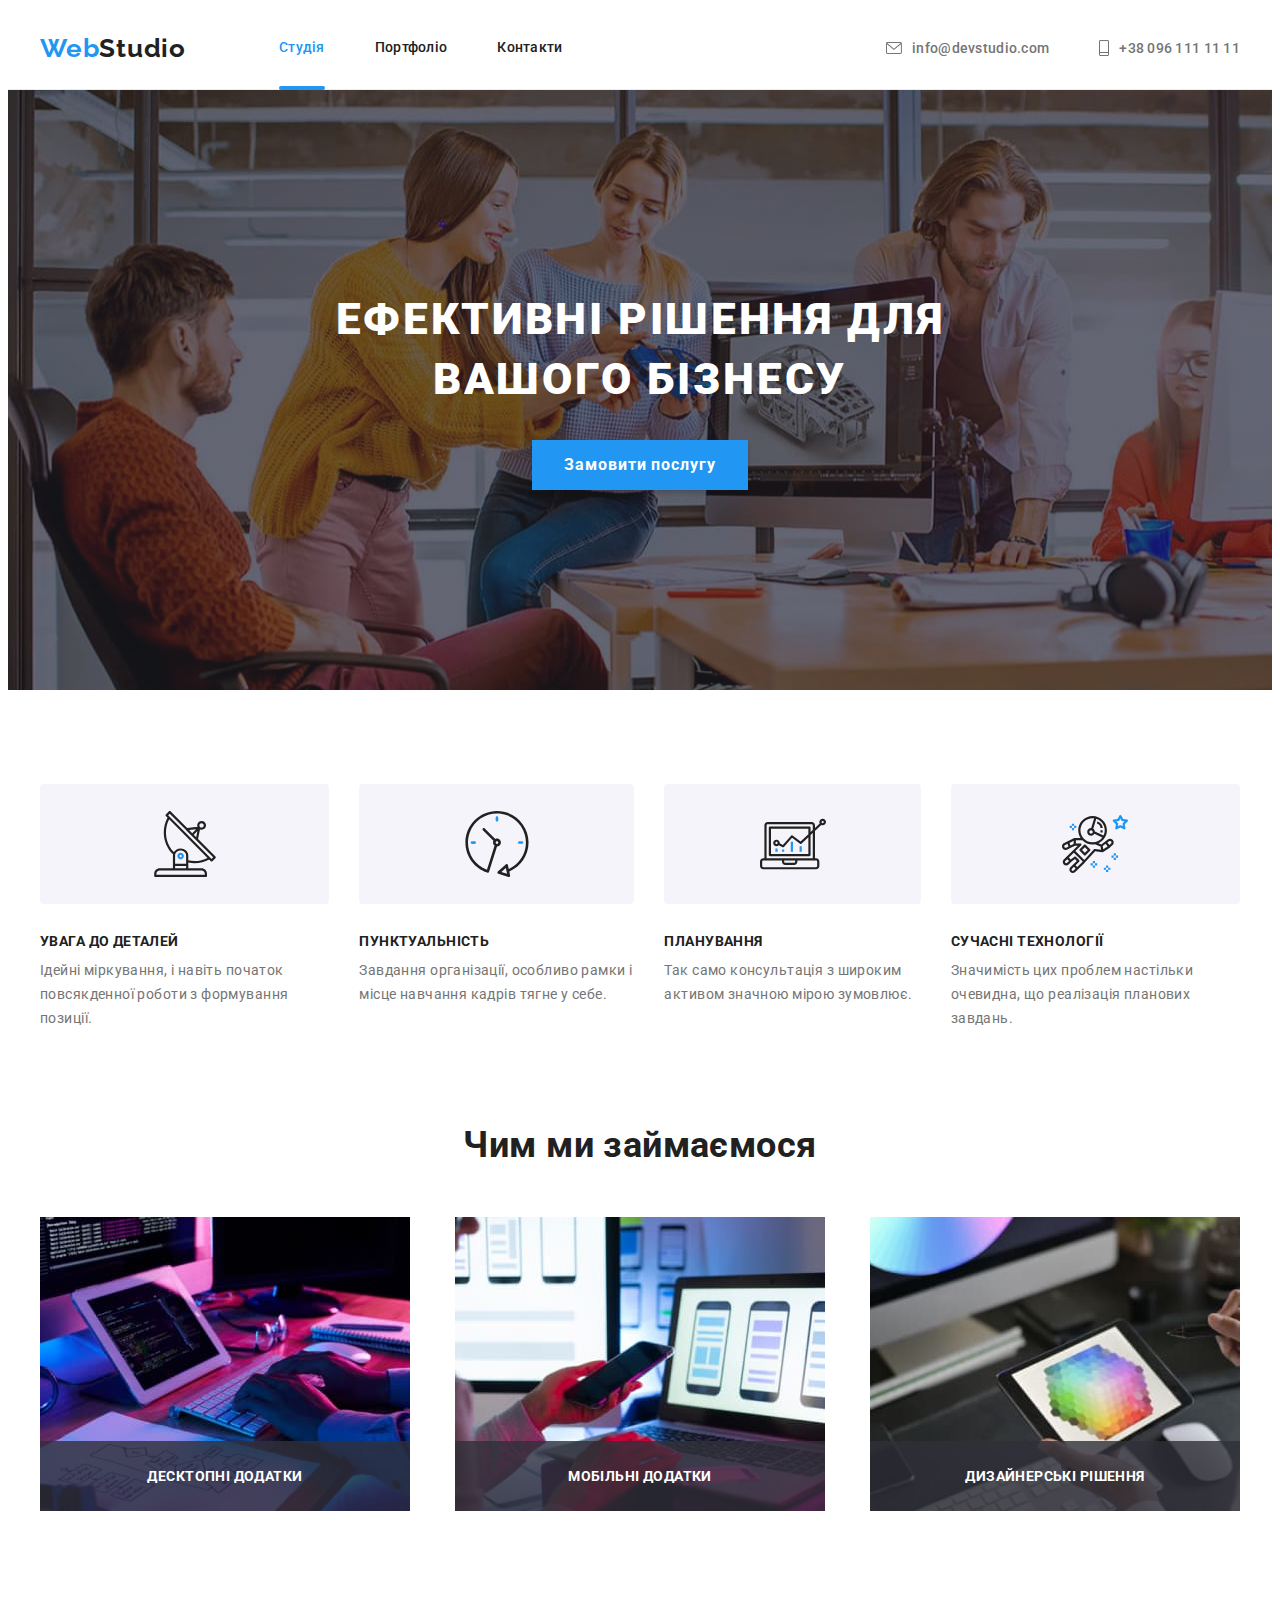
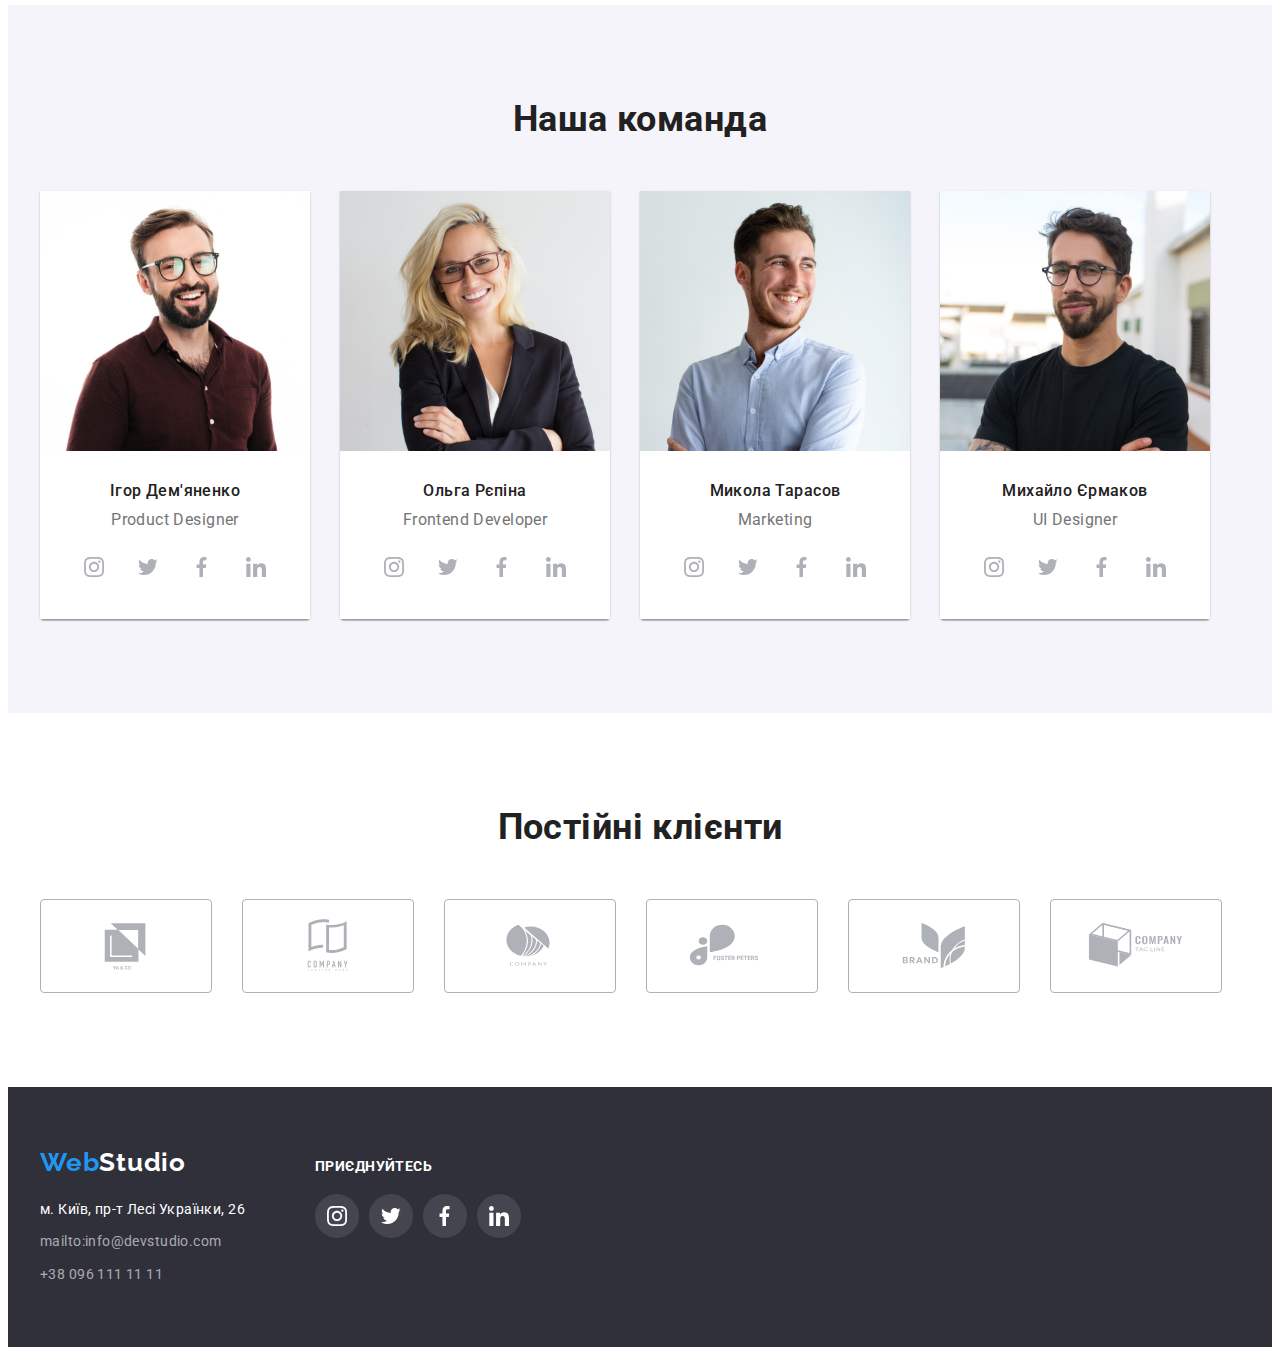
==== index.html @ 325e6e43 "6 work" ====
<!DOCTYPE html>
<html lang="uk">

<head>
    <meta charset="UTF-8">
    <meta http-equiv="X-UA-Compatible" content="IE=edge">
    <meta name="viewport" content="width=device-width, initial-scale=1.0">
    <link rel="preconnect" href="https://fonts.googleapis.com">
    <link rel="preconnect" href="https://fonts.gstatic.com" crossorigin>
    <link
        href="https://fonts.googleapis.com/css2?family=Raleway:wght@700&family=Roboto:wght@400;500;700;900&display=swap"
        rel="stylesheet">
    <link rel="stylesheet" href="https://cdnjs.cloudflare.com/ajax/libs/modern-normalize/1.1.0/modern-normalize.min.css"
        integrity="sha512-wpPYUAdjBVSE4KJnH1VR1HeZfpl1ub8YT/NKx4PuQ5NmX2tKuGu6U/JRp5y+Y8XG2tV+wKQpNHVUX03MfMFn9Q=="
        crossorigin="anonymous" referrerpolicy="no-referrer" />
    <link rel="stylesheet" href="./css/styles.css">
    <title>Студія</title>
</head>

<body>

    <header class="header">
        <div class="container header-container">
            <nav class="navigation">
                <a class="logo link" href=""><span class="logo-part">Web</span>Studio</a>
                <ul class="nav-list list">
                    <li class="nav-list-item element-studio">
                        <a href="./index.html" class="nav-list link current">Студія</a>
                    </li>
                    <li class="nav-list-item">
                        <a href="./portfolio.html" class="nav-list link">Портфоліо</a>
                    </li>
                    <li class="nav-list-item">
                        <a href="" class="nav-list link">Контакти</a>
                    </li>
                </ul>
            </nav>
            <ul class="contact list">
                <li class="contactlist"> <a href="mailto:info@devstudio.com" class="contact-list mail link">
                        <svg class="contact-list-icon" width="16" height="12">
                            <use href="./images/sprite.svg#icon-mail">
                            </use>
                        </svg>
                        info@devstudio.com</a>
                </li>
                <li class="contactlist"><a href="tel:+380961111111" class="contact-list tel link">
                        <svg class="contact-list-icon" width="10" height="16">
                            <use href="./images/sprite.svg#icon-tel">
                            </use>
                        </svg>
                        +38 096 111 11 11</a>
                </li>
            </ul>
        </div>
    </header>
    <main>
        <!--Герой-->
        <section class="hero">
            <div class="container">

                <h1 class="hero-title">ЕФЕКТИВНІ РІШЕННЯ ДЛЯ <br> ВАШОГО БІЗНЕСУ</h1>


                <button class="hero-btn" type="button" data-modal-open>Замовити послугу</button>

            </div>
        </section>
        <!--Особливості-->
        <section class="features section">
            <div class="container">
                <h2 class="visually-hidden">Секція про види робіт</h2>
                <ul class="features-list list">
                    <li class="features-list-item">
                        <div class="features-icon">
                            <svg class="icon-antenna">
                                <use href="./images/sprite.svg#icon-antenna">
                                </use>
                            </svg>
                        </div>
                        <h3 class="title-list">УВАГА ДО ДЕТАЛЕЙ</h3>
                        <p class="description">
                            Ідейні міркування, і навіть початок повсякденної роботи з формування позиції.
                        </p>
                    </li>
                    <li class="features-list-item">
                        <div class="features-icon">
                            <svg class="icon-antenna">
                                <use href="./images/sprite.svg#icon-clock">
                                </use>
                            </svg>
                        </div>
                        <h3 class="title-list">ПУНКТУАЛЬНІСТЬ</h3>
                        <p class="description">
                            Завдання організації, особливо рамки і місце навчання кадрів тягне у себе.
                        </p>
                    </li>
                    <li class="features-list-item">
                        <div class="features-icon">
                            <svg class="icon-antenna">
                                <use href="./images/sprite.svg#icon-diagram">
                                </use>
                            </svg>
                        </div>
                        <h3 class="title-list">ПЛАНУВАННЯ</h3>
                        <p class="description">
                            Так само консультація з широким активом значною мірою зумовлює.
                        </p>
                    </li>
                    <li class="features-list-item">
                        <div class="features-icon">
                            <svg class="icon-antenna">
                                <use href="./images/sprite.svg#icon-astronaut">
                                </use>
                            </svg>
                        </div>
                        <h3 class="title-list">СУЧАСНІ ТЕХНОЛОГІЇ</h3>
                        <p class="description">
                            Значимість цих проблем настільки очевидна, що реалізація планових завдань.
                        </p>
                    </li>

                </ul>
            </div>
        </section>
        <!--SECTION WORK-->
        <section class="section-work">
            <div class="container">
                <h2 class="section-title">Чим ми займаємося</h2>
                <ul class="work-list list">
                    <li class="work-item"><img src="./images/box1.jpg" alt="малюнок з клавіатурою" width="370"
                            height="294">
                        <div class="desc-overlay">ДЕСКТОПНІ ДОДАТКИ</div>
                    </li>
                    <li class="work-item"><img src="./images/box2.jpg" alt="малюнок з телефоном" width="370"
                            height="294">
                        <div class="desc-overlay">МОБІЛЬНІ ДОДАТКИ</div>
                    </li>
                    <li class="work-item"><img src="./images/box3.jpg" alt="малюнок з планшетом" width="370"
                            height="294">
                        <div class="desc-overlay">ДИЗАЙНЕРСЬКІ РІШЕННЯ</div>
                    </li>
                </ul>
            </div>
        </section>
        <!--SECTION TEAM-->
        <section class="section-team section">
            <div class="container">
                <h2 class="section-title">Наша команда</h2>
                <ul class="list team-list">
                    <li class="team"><img src="./images/man-in-brown.jpg" alt="чоловік в кор футболці" width="270">
                        <div class="content-team-wrapper">
                            <h3 class="title-card">Ігор Дем'яненко</h3>
                            <p class="desc-card" lang="en"> Product Designer</p>
                            <ul class="team-icon">
                                <li class="team-icon-propertis list"><a href="http://instagram.com" class="icon">
                                        <svg class="team-list-icon" width="20" height="20">
                                            <use href="./images/sprite.svg#icon-instagram">
                                            </use>
                                        </svg>
                                    </a>

                                </li>
                                <li class="team-icon-propertis list"><a href="http://twitter.com" class="icon">
                                        <svg class="team-list-icon" width="20" height="20">
                                            <use href="./images/sprite.svg#icon-Vector">
                                            </use>
                                        </svg>
                                    </a>

                                </li>
                                <li class="team-icon-propertis list"><a href="http://ifacebook.com" class="icon">
                                        <svg class="team-list-icon" width="20" height="20">
                                            <use href="./images/sprite.svg#icon-f">
                                            </use>
                                        </svg>
                                    </a>

                                </li>
                                <li class="team-icon-propertis list"><a href="http://in.com" class="icon">
                                        <svg class="team-list-icon" width="20" height="20">
                                            <use href="./images/sprite.svg#icon-in">
                                            </use>
                                        </svg>
                                    </a>

                                </li>
                            </ul>
                        </div>
                    </li>
                    <li class="team"><img src="./images/woman-in-glasses.jpg" alt="жінка в окулярах" width="270">
                        <div class="content-team-wrapper">
                            <h3 class="title-card">Ольга Рєпіна</h3>
                            <p class="desc-card" lang="en">Frontend Developer</p>
                            <ul class="team-icon">
                                <li class="team-icon-propertis list"><a href="http://instagram.com" class="icon">
                                        <svg class="team-list-icon" width="20" height="20">
                                            <use href="./images/sprite.svg#icon-instagram">
                                            </use>
                                        </svg>
                                    </a>

                                </li>
                                <li class="team-icon-propertis list"><a href="http://twitter.com" class="icon">
                                        <svg class="team-list-icon" width="20" height="20">
                                            <use href="./images/sprite.svg#icon-Vector">
                                            </use>
                                        </svg>
                                    </a>

                                </li>
                                <li class="team-icon-propertis list"><a href="http://facebook.com" class="icon">
                                        <svg class="team-list-icon" width="20" height="20">
                                            <use href="./images/sprite.svg#icon-f">
                                            </use>
                                        </svg>
                                    </a>

                                </li>
                                <li class="team-icon-propertis list"><a href="http://in.com" class="icon">
                                        <svg class="team-list-icon" width="20" height="20">
                                            <use href="./images/sprite.svg#icon-in">
                                            </use>
                                        </svg>
                                    </a>

                                </li>
                            </ul>
                        </div>
                    </li>
                    <li class="team"><img src="./images/man-in-a-shirt.jpg" alt="чоловік в рубашці" width="270">
                        <div class="content-team-wrapper">
                            <h3 class="title-card">Микола Тарасов</h3>
                            <p class="desc-card" lang="en">Marketing</p>
                            <ul class="team-icon">
                                <li class="team-icon-propertis list"><a href="http://instagram.com" class="icon">
                                        <svg class="team-list-icon" width="20" height="20">
                                            <use href="./images/sprite.svg#icon-instagram">
                                            </use>
                                        </svg>
                                    </a>

                                </li>
                                <li class="team-icon-propertis list"><a href="http://twitter.com" class="icon">
                                        <svg class="team-list-icon" width="20" height="20">
                                            <use href="./images/sprite.svg#icon-Vector">
                                            </use>
                                        </svg>
                                    </a>

                                </li>
                                <li class="team-icon-propertis list"><a href="http://facebook.com" class="icon">
                                        <svg class="team-list-icon" width="20" height="20">
                                            <use href="./images/sprite.svg#icon-f">
                                            </use>
                                        </svg>
                                    </a>

                                </li>
                                <li class="team-icon-propertis list"><a href="http://in.com" class="icon">
                                        <svg class="team-list-icon" width="20" height="20">
                                            <use href="./images/sprite.svg#icon-in">
                                            </use>
                                        </svg>
                                    </a>

                                </li>
                            </ul>
                        </div>
                    </li>
                    <li class="team"><img src="./images/man-in-black.jpg" alt="чоловік в чорній футболці" width="270">
                        <div class="content-team-wrapper">
                            <h3 class="title-card">Михайло Єрмаков</h3>
                            <p class="desc-card" lang="en">UI Designer</p>
                            <ul class="team-icon">
                                <li class="team-icon-propertis list"><a href="http://instagram.com" class="icon">
                                        <svg class="team-list-icon" width="20" height="20">
                                            <use href="./images/sprite.svg#icon-instagram">
                                            </use>
                                        </svg>
                                    </a>

                                </li>
                                <li class="team-icon-propertis list"><a href="http://twitter.com" class="icon">
                                        <svg class="team-list-icon" width="20" height="20">
                                            <use href="./images/sprite.svg#icon-Vector">
                                            </use>
                                        </svg>
                                    </a>

                                </li>
                                <li class="team-icon-propertis list"><a href="http://facebook.com" class="icon">
                                        <svg class="team-list-icon" width="20" height="20">
                                            <use href="./images/sprite.svg#icon-f">
                                            </use>
                                        </svg>
                                    </a>

                                </li>
                                <li class="team-icon-propertis list"><a href="http://in.com" class="icon">
                                        <svg class="team-list-icon" width="20" height="20">
                                            <use href="./images/sprite.svg#icon-in">
                                            </use>
                                        </svg>
                                    </a>

                                </li>
                            </ul>
                        </div>
                    </li>
                </ul>
            </div>
        </section>
        <!--SECTION KLIENTS-->
        <section class="section">
            <div class="container">
                <h2 class="title-klients">Постійні клієнти</h2>
                <ul class="klient-list list ">
                    <li class="klient-list-item">
                        <a class="klient-list-link" href="">
                            <svg class="klient-list-icon" width="106px" height="60px">
                                <use href="./images/sprite.svg#icon-logo1">
                                </use>
                            </svg>
                        </a>

                    </li>
                    <li class="klient-list-item">
                        <a class="klient-list-link " href="">
                            <svg class="klient-list-icon" width="106px" height="60px">
                                <use href="./images/sprite.svg#icon-Logo2">
                                </use>
                            </svg>
                        </a>
                    </li>
                    <li class="klient-list-item">
                        <a class="klient-list-link" href="">
                            <svg class="klient-list-icon" width="106px" height="60px">
                                <use href="./images/sprite.svg#icon-Logo3">
                                </use>
                            </svg>
                        </a>

                    </li>
                    <li class="klient-list-item">
                        <a class="klient-list-link" href="">
                            <svg class="klient-list-icon" width="106px" height="60px">
                                <use href="./images/sprite.svg#icon-Logo4">
                                </use>
                            </svg>
                        </a>

                    </li>
                    <li class="klient-list-item">
                        <a class="klient-list-link" href="">
                            <svg class="klient-list-icon" width="106px" height="60px">
                                <use href="./images/sprite.svg#icon-Logo5">
                                </use>
                            </svg>
                        </a>

                    </li>
                    <li class="klient-list-item">
                        <a class="klient-list-link" href="">
                            <svg class="klient-list-icon" width="106px" height="60px">
                                <use href="./images/sprite.svg#icon-Logo6">
                                </use>
                            </svg>
                        </a>

                    </li>
                </ul>

            </div>
        </section>

    </main>
    <footer class="footer">
        <!--Секція контакти-->
        <div class="container">

            <div class="footer-container">
                <div>
                    <a class="footer-logo link" href="./index.html"><span class="logo-part">Web</span>Studio</a>

                    <address class="adress">
                        <ul class="adress-list list">
                            <li class="adress-list-item"> <a href="https://goo.gl/maps/hzJKrvGwyvVixg5J7"
                                    class="adress-title link" target="_blank"> м. Київ,
                                    пр-т Лесі Українки, 26
                                </a> </li>
                            <li class="adress-list-item"> <a href="mailto:info@devstudio.com"
                                    class="adress-contakt link">mailto:info@devstudio.com</a></li>
                            <li class="adress-list-item"> <a href="tel:+380961111111" class="adress-contakt link">+38
                                    096 111 11
                                    11</a> </li>
                        </ul>
                    </address>
                </div>
                <div class="social">
                    <p class="social-title">ПРИЄДНУЙТЕСЬ</p>
                    <ul class="footer-social-list list">
                        <li class="footer-social-list-item"><a href="http://instagram.com" class="social-link">
                                <svg class="social-list-icon" width="20" height="20">
                                    <use href="./images/sprite.svg#icon-instagram">
                                    </use>
                                </svg>
                            </a>

                        </li>
                        <li class="footer-social-list-item"><a href="http://twitter.com" class="social-link">
                                <svg class="social-list-icon" width="20" height="20">
                                    <use href="./images/sprite.svg#icon-Vector">
                                    </use>
                                </svg>
                            </a>

                        </li>
                        <li class="footer-social-list-item"><a href="http://ifacebook.com" class="social-link">
                                <svg class="social-list-icon" width="20" height="20">
                                    <use href="./images/sprite.svg#icon-f">
                                    </use>
                                </svg>
                            </a>

                        </li>
                        <li class="footer-social-list-item"><a href="http://in.com" class="social-link">
                                <svg class="social-list-icon" width="20" height="20">
                                    <use href="./images/sprite.svg#icon-in">
                                    </use>
                                </svg>
                            </a>

                        </li>
                    </ul>
                </div>

            </div>
        </div>
    </footer>
    <div class="backdrop is-hidden" data-modal>
        <div class="modal">
            <button type="button" class="modal-close-btn" data-modal-close>
                <svg class="modal-close-icon" width="11" height="11">
                    <use href="./images/sprite.svg#icon-close"></use>
                </svg>
            </button>
            <form class="form" autocomplete="off">
                <h1 class="form-title">Залиште свої дані, ми вам передзвонимо</h1>
                <div class="form-field">
                    <label class="form-name" for="name">Імя</label>
                    <input class="contact-form" type="text" name="name" id="name" placeholder="" autofocus />
                    <svg class="contact-form-img" width="18" height="18">
                        <use href="./images/sprite.svg#icon-form-name">
                        </use>
                    </svg>
                </div>
                <div class="form-field">
                   <label class="form-name"  for="tel">Телефон</label>
                   <input class="contact-form" type="tel" name="tel" id="tel" placeholder="" />
                   <svg class="contact-form-img" width="18" height="18">
                <use href="./images/sprite.svg#icon-form-tel">
                </use>
                   </svg>
             </div>
                <div class="form-field">
                    <label class="form-name" for="mail">Пошта</label>
                    <input class="contact-form" type="mail" name="mail" id="mail" autocomplete="on" />
                    <svg class="contact-form-img" width="18" height="18">
                    <use href="./images/sprite.svg#icon-form-mail">
                    </use>
                </svg>
            </div>
                <div class="form-field">
                    <label class="form-name" for="comment"> Коментар</label>
                    <textarea class="comment" type="comment" name="comment" id="comment" cols="30" rows="6" placeholder="Введіть текст"></textarea>
                </div>
                <div class="form-ckeckbox">
                    <label class="form-name" for="policy"> Погоджуюся з розсилкою та приймаю <a href="" class="form-policy">Умови
                            договору</a></label>
                    <input type="checkbox" name="policy" id="policy" />
                </div>
                <button class="form-button" type="submit">Відправити</button>
                </form>

        </div>
    </div>
    <script src="./js/modal.js"></script>
</body>

</html>
---- css/styles.css ----
:root {
     --primary-color: #212121;
     --title-text-color: #757575;
     --accent-color: #2196F3;
     --primary-white-color: #FFFFFF;
     --background-dark: #2f303a;
     --background-light: #f5f4fa;
     --primary-font-family: 'Roboto', sans-serif;
     --secondary-font-family: 'Raleway', sans-serif;
 }

 body {
     font-family: var(--primary-font-family);
     color: var(--primary-color);
     font-size: 14px;
     letter-spacing: 0.03em;
     background-color: var(--primary-white-color);
 }

 h1,
 h2,
 h3,
 h4,
 h5,
 h6,
 p {
     margin-top: 0;
     margin-bottom: 0;
 }

 ul,
 ol {
     margin-top: 0;
     margin-bottom: 0;
     padding-left: 0;
 }

 img {
     display: block;
 }

 .link {
     text-decoration: none;
 }

 .list {
     list-style: none;
 }

 .container {
     width: 1200px;
     padding-left: 15px;
     padding-right: 15px;
     margin-left: auto;
     margin-right: auto;
 }

 /*=========START COMPONRNTS=======*/

 /*=========END COMPONENTS========*/
 /*============HEADER=============*/



 /*Logo*/
 .header {
     padding-top: 25px;
     padding-bottom: 25px;
     border-bottom: 1px solid #ececec
 }

 .logo {
     font-family: var(--secondary-font-family);
     font-style: normal;
     font-weight: 700;
     font-size: 26px;
     line-height: 1.19;
     letter-spacing: 0.03em;
     color: var(--primary-color);
     margin-right: 93px;
 }

 .logo-part {
     font-family: var(--secondary-font-family);
     font-style: normal;
     font-weight: 700;
     font-size: 26px;
     line-height: 1.19;
     color: var(--accent-color);
 }

 .header-container {
     display: flex;
     align-items: center;
 }

 .navigation {
     display: flex;
     align-items: center;
 }

 .nav-list-item:not(:last-child) {
     margin-right: 50px;
 }

 .nav-list-item {
     position: relative;
 }

 .element-portfolio::after {
     content: "";
     position: absolute;
     left: 0;
     display: block;
     width: 100%;
     height: 4px;
     margin-top: 30px;
     border-radius: 2px;
     background-color: var(--accent-color);
 }

 .element-studio::after {
     content: "";
     position: absolute;
     left: 0;
     display: block;
     width: 100%;
     height: 4px;
     margin-top: 30px;
     border-radius: 2px;
     background-color: var(--accent-color);
 }


 .nav-list {
     position: relative;
     font-weight: 500;
     line-height: 1.14;
     letter-spacing: 0.02em;
     color: var(--primary-color);
     display: flex;
     align-items: center;

     transition: color 250ms cubic-bezier(0.4, 0, 0.2, 1);
 }

 .current {
     color: var(--accent-color)
 }

 .nav-list:hover,
 .nav-list:focus {
     color: var(--accent-color);
 }

 .contact {
     display: flex;
     align-items: center;
     margin-left: auto;
 }

 .mail {
     margin-right: 50px;
 }

 .contact-list-icon {
     margin-right: 10px;
     fill: var(--title-text-color)
 }

 .contact-list {
     display: flex;
     align-items: center;
     font-weight: 500;
     line-height: 1.1;
     letter-spacing: 0.02em;
     color: var(--title-text-color);

     transition: color 250ms cubic-bezier(0.4, 0, 0.2, 1);
 }

 .contact-list:hover,
 .contact-list:focus {
     color: var(--accent-color);
 }

 .contact-list:hover .contact-list-icon,
 .contact-list:focus .contact-list-icon {
     fill: var(--accent-color);
 }

 /*======END HEADER======*/
 /*======MAIN=======*/
 /*HERO*/
 .hero {
     max-width: 1600px;
     margin-right: auto;
     margin-left: auto;
     padding: 200px 0;
     background-image: linear-gradient(rgba(47, 48, 58, 0.4), rgba(47, 48, 58, 0.4)), url(../images/hero.jpg);
     background-size: cover;
     background-color: #C4C4C4;

 }

 .hero-title {
     font-weight: 900;
     font-size: 44px;
     line-height: 1.36;
     text-align: center;
     letter-spacing: 0.06em;
     text-transform: uppercase;
     color: var(--primary-white-color);
     margin-bottom: 30px;
 }

 .hero-btn {
     font-family: var(--primary-font-family);
     font-weight: 700;
     font-size: 16px;
     line-height: 1.87;
     display: flex;
     align-items: center;
     text-align: center;
     letter-spacing: 0.06em;
     color: var(--primary-white-color);
     background-color: var(--accent-color);
     cursor: pointer;
     margin-left: auto;
     margin-right: auto;
     padding: 10px 32px;
     min-width: 216px;
     box-shadow: 0px 4px 4px rgba(0, 0, 0, 0.15);
     border: none;

 }

 /*SECTION FEATURES*/
 .section {
     padding: 94px 0;
 }

 .features-list {
     display: flex;
 }

 .visually-hidden {
     position: fixed;
     transform: scale(0);
 }

 .features-list-item:not(:last-child) {
     margin-right: 30px;
 }

 .features-icon {
     display: flex;
     justify-content: center;
     align-items: center;
     height: 120px;
     background-color: var(--background-light);
     border-radius: 4px;
     margin-bottom: 30px;

 }

 .icon-antenna {
     background-repeat: no-repeat;
     width: 66px;
     height: 70px;
 }



 .title-list {
     font-size: 14px;
     font-weight: 700;
     line-height: 1.14;
     text-transform: uppercase;
     margin-bottom: 10px;

 }

 .description {
     line-height: 1.71;
     color: var(--title-text-color);
 }

 /*SECTION WORK*/
 .section-work {
     padding-bottom: 94px;
 }

 .work-list {
     display: flex;
     justify-content: space-between;
     flex-wrap: wrap;
 }

 .work-item:not(:last-child) {
     margin-right: 30px;
 }

 .work-item {
     position: relative;
 }

 .desc-overlay {
     position: absolute;
     bottom: 0;
     left: 0;
     width: 100%;
     height: 70px;
     display: flex;
     justify-content: center;
     align-items: center;
     background-color: rgba(47, 48, 58, 0.8);
     color: var(--primary-white-color);
     text-transform: uppercase;
     font-weight: 700;
     font-size: 14px;
     line-height: 1.2;
 }

 /*SECTION TEAM*/
 .section-team {
     background-color: var(--background-light);
 }

 .section-title {
     font-weight: 700;
     font-size: 36px;
     line-height: 1.16;
     text-align: center;
     color: var(--primary-color);
     margin-bottom: 50px;
 }

 .team-list {
     display: flex;
     column-gap: 30px;
 }

 .team {

     box-shadow: 0px 1px 3px rgba(0, 0, 0, 0.12), 0px 1px 1px rgba(0, 0, 0, 0.14), 0px 2px 1px rgba(0, 0, 0, 0.2);
     border-radius: 0px 0px 4px 4px;
 }

 .content-team-wrapper {
     padding-top: 30px;
     border-top: none;
     background: #FFFFFF;
     padding-bottom: 30px;
 }

 .title-card {
     font-weight: 500;
     font-size: 16px;
     line-height: 1.19;
     text-align: center;
     color: var(--primary-color);
     margin-bottom: 10px;
 }

 .desc-card {
     font-size: 16px;
     line-height: 1.19;
     text-align: center;
     color: var(--title-text-color);
     margin-bottom: 16px;

 }

 .team-icon {
     display: flex;
     justify-content: center;

 }


 .team-icon-propertis:not(:last-child) {
     margin-right: 10px;
 }

 .icon {
     display: flex;
     align-items: center;
     justify-content: center;
     width: 44px;
     height: 44px;
     border-radius: 50%;

     transition: background-color 250ms cubic-bezier(0.4, 0, 0.2, 1);
 }

 .team-list-icon {
     fill: #AFB1B8;
 }

 .icon:hover,
 .icon:focus {
     background-color: var(--accent-color);

 }

 .icon:hover .team-list-icon,
 .icon:focus .team-list-icon {
     fill: var(--primary-white-color);
 }

 /*======Sektion Klients=======*/
 .title-klients {

     font-weight: 700;
     font-size: 36px;
     line-height: 1.16;
     text-align: center;

     color: var(--primary-color);
     margin-bottom: 50px;
 }

 .klient-list {
     display: flex;
     color: #AFB1B8;
 }

 .klient-list-link {
     display: flex;
     justify-content: center;
     align-items: center;
     border: 1px solid #AFB1B8;
     border-radius: 4px;
     width: 170px;
     height: 92px;
     margin-right: 30px;

     transition: border 250ms cubic-bezier(0.4, 0, 0.2, 1);
 }

 .klient-list-icon {
     fill: #AFB1B8;
     transition: fill 250ms cubic-bezier(0.4, 0, 0.2, 1);
 }

 .klient-list-link:hover,
 .klient-list-link:focus {
     border: 1px solid var(--accent-color);
 }

 .klient-list-link:hover .klient-list-icon,
 .klient-list-link:focus .klient-list-icon {
     fill: #2196F3;

 }

 /*=========END INDEX========*/
 /*=========PORTFOLIO=========*/

 .button-list {
     display: flex;
     justify-content: center;
     flex-wrap: wrap;
     margin-bottom: 50px;
 }

 .button-proect:not(:last-child) {
     margin-right: 8px;
     background: var(--background-light);
 }

 .button {
     font-family: var(--primary-font-family);
     font-weight: 500;
     font-size: 16px;
     line-height: 1.6;
     text-align: center;
     letter-spacing: 0.03em;
     color: var(--primary-color);
     cursor: pointer;
     border-radius: 4px;
     padding: 6px 22px;
     border: none;

     transition: background-color 250ms cubic-bezier(0.4, 0, 0.2, 1);

 }

 .button:hover,
 .button:focus {
     background-color: var(--accent-color);
     color: var(--primary-white-color);
     box-shadow: 0px 3px 1px rgba(0, 0, 0, 0.1),
         0px 1px 2px rgba(0, 0, 0, 0.08),
         0px 2px 2px rgba(0, 0, 0, 0.12);
 }

 .section-proects {
     display: flex;
     flex-wrap: wrap;
     margin-left: -30px;
     margin-top: -30px;

 }

 .proect-cart {
     margin-left: 30px;
     margin-top: 30px;
     width: calc((100% - 90px) / 3);
     background: #FFFFFF;
     border: 1px solid #EEEEEE;

     transition: box-shadow 250ms cubic-bezier(0.4, 0, 0.2, 1);
 }

 .proect-img {
     position: relative;
     overflow: hidden;
 }

 .proect-cart:hover,
 .proect-cart:focus {
     box-shadow: 0px 1px 1px rgba(0, 0, 0, 0.12),
         0px 4px 4px rgba(0, 0, 0, 0.06),
         1px 4px 6px rgba(0, 0, 0, 0.16);
 }

 .proects {
     color: var(--primary-color);
     display: block;
 }

 .overlay {
     position: absolute;
     font-family: 'Roboto';
     font-style: normal;
     font-weight: 400;
     font-size: 18px;
     line-height: 1.5;
     letter-spacing: 0.03em;
     opacity: 0;
     color: #FFFFFF;
     width: 100%;
     height: 300px;
     padding: 63px 24px;

     transition: opacity 250ms cubic-bezier(0.4, 0, 0.2, 1),
         transform 250ms cubic-bezier(0.4, 0, 0.2, 1);
 }

 .proects:hover .overlay {
     opacity: 1;
     background: rgba(33, 150, 243, 0.9);
     transform: translateY(-300px);

 }

 .content-proect-wrapper {
     border: 1px solid #eeeeee;
     border-top: none;
     padding: 20px 24px;
 }

 .proect-title {
     font-family: var(--primary-font-family);
     font-style: normal;
     font-weight: 500;
     font-size: 18px;
     line-height: 2;
     letter-spacing: 0.06em;
     margin-bottom: 4px;
 }

 .description-proect:not(:nth-child(3n)) {
     font-size: 16px;
     line-height: 1.87;
     color: var(--title-text-color);

 }

 /*=======FOOTER======*/
 /*SECTION CONTACTS*/
 .footer {
     background-color: var(--background-dark);
     padding-top: 60px;
     padding-bottom: 60px;
 }

 .footer-container {
     display: flex;
     align-items: baseline;
 }

 .footer-logo {
     font-family: 'Raleway';
     font-style: normal;
     font-weight: 700;
     font-size: 26px;
     line-height: 1.19;
     letter-spacing: 0.03em;
     color: var(--primary-white-color);
 }

 .adress {
     margin-top: 20px;


 }

 .adress-list {
     font-family: 'Roboto';
     font-style: normal;
     font-weight: 400;
     font-size: 14px;
     line-height: 1.71;
     color: rgba(255, 255, 255, 0.6);
 }

 .adress-contakt {
     transition: color 250ms cubic-bezier(0.4, 0, 0.2, 1);
 }

 .adress-contakt:hover,
 .adress-contakt:focus {
     color: var(--accent-color);
 }

 .adress-title {
     color: var(--primary-white-color);

     transition: color 250ms cubic-bezier(0.4, 0, 0.2, 1);
 }

 .adress-title:hover,
 .adress-title:focus {
     color: var(--accent-color);
 }

 .adress-list-item:not(:last-child) {
     margin-bottom: 9px;
 }

 .adress-contakt {
     color: rgba(255, 255, 255, 0.6);
     margin-bottom: 9px;
 }

 .social {
     margin-left: 70px;
 }

 .social-title {
     font-weight: 700;
     font-size: 14px;
     line-height: 16px;
     letter-spacing: 0.03em;
     text-transform: uppercase;
     color: var(--primary-white-color);
     margin-bottom: 20px;
 }

 .footer-social-list {
     display: flex;
 }

 .footer-social-list-item:not(:last-child) {
     margin-right: 10px;
 }

 .social-link {
     display: flex;
     align-items: center;
     justify-content: center;
     width: 44px;
     height: 44px;
     border-radius: 50%;
     background: rgba(255, 255, 255, 0.1);

     transition: background-color 250ms cubic-bezier(0.4, 0, 0.2, 1);
 }

 
 .social-list-icon {
     fill: var(--primary-white-color);
   }

 .social-link:hover,
 .social-link:focus {
     background-color: var(--accent-color);

 }

 .social-link:hover .social-list-icon,
 .social-link:focus .social-list-icon {
     fill: var(--primary-white-color);
 }


 /*========Footer End=========*/

 .backdrop {
     position: fixed;
     top: 0;
     left: 0;
     width: 100vw;
     height: 100vh;
     background-color: rgba(0, 0, 0, 0.2);
     ;
     transition: opacity 500ms linear, visibility 500ms linear;
 }

 .backdrop.is-hidden {
     opacity: 0;
     visibility: hidden;
     pointer-events: none;
 }

 .modal {
     position: absolute;
     top: 50%;
     left: 50%;
     transform: translate(-50%, -50%);
     width: 528px;
     height: 581px;
     background-color: var(--primary-white-color);
 }

 .modal-close-btn {
     position: absolute;
     top: 8px;
     right: 8px;
     display: flex;
     justify-content: center;
     align-items: center;
     width: 30px;
     height: 30px;
     border-radius: 50%;
     border: 1px solid rgba(0, 0, 0, 0.1);
     padding: 0;
     background-color: transparent;
     cursor: pointer;
 }
 .form {
   
     margin-left: 40px;
     margin-right: 40px;
       
 }
 .form-field {
    display: flex;
    flex-direction: column;
    margin-bottom: 10px;
 }
 .form-title{
    margin-top: 40px;
    margin-bottom: 12px;
    font-family: 'Roboto';
    font-style: normal;
    font-weight: 700;
    font-size: 20px;
    line-height: 23px;
    text-align: center;
    letter-spacing: 0.03em;
    color: #212121;
 }
.form-name{
 margin-bottom: 4px;
 font-family: 'Roboto';
 font-style: normal;
 font-weight: 400;
 font-size: 12px;
 line-height: 1.16;
 letter-spacing: 0.01em;
 color: #757575;
}
.contact-form{
    position: relative;         
    height: 40px;
    border: 1px solid rgba(33, 33, 33, 0.2);
    border-radius: 4px;
    transition: border-color 250ms 
    cubic-bezier(0.4, 0, 0.2, 1);
}
.contact-form-img{

  top: 50%;
  left: 12px;
  transform: translateY(-50%);
  transition: fill 250ms cubic-bezier(0.4, 0, 0.2, 1);
  }
.form-ckeckbox{
display:inherit;  
font-weight: 400;
font-size: 14px;
line-height: 1.71;
letter-spacing: 0.03em;
color: var(--title-text-color);
margin-top: 20px;

}
.form-policy{
    color: var(--accent-color);
}
.form-button{
display: flex;
width: 200px;
height: 50px;
background: #2196F3;
box-shadow: 0px 4px 4px rgba(0, 0, 0, 0.15);
border-radius: 4px;
font-family: 'Roboto';
font-style: normal;
font-weight: 700;
font-size: 16px;
line-height: 30px;
margin-left:125px ;
margin-top: 30px;
justify-content: center;
align-items: center;
text-align: center;
letter-spacing: 0.06em;
color: #FFFFFF;
}
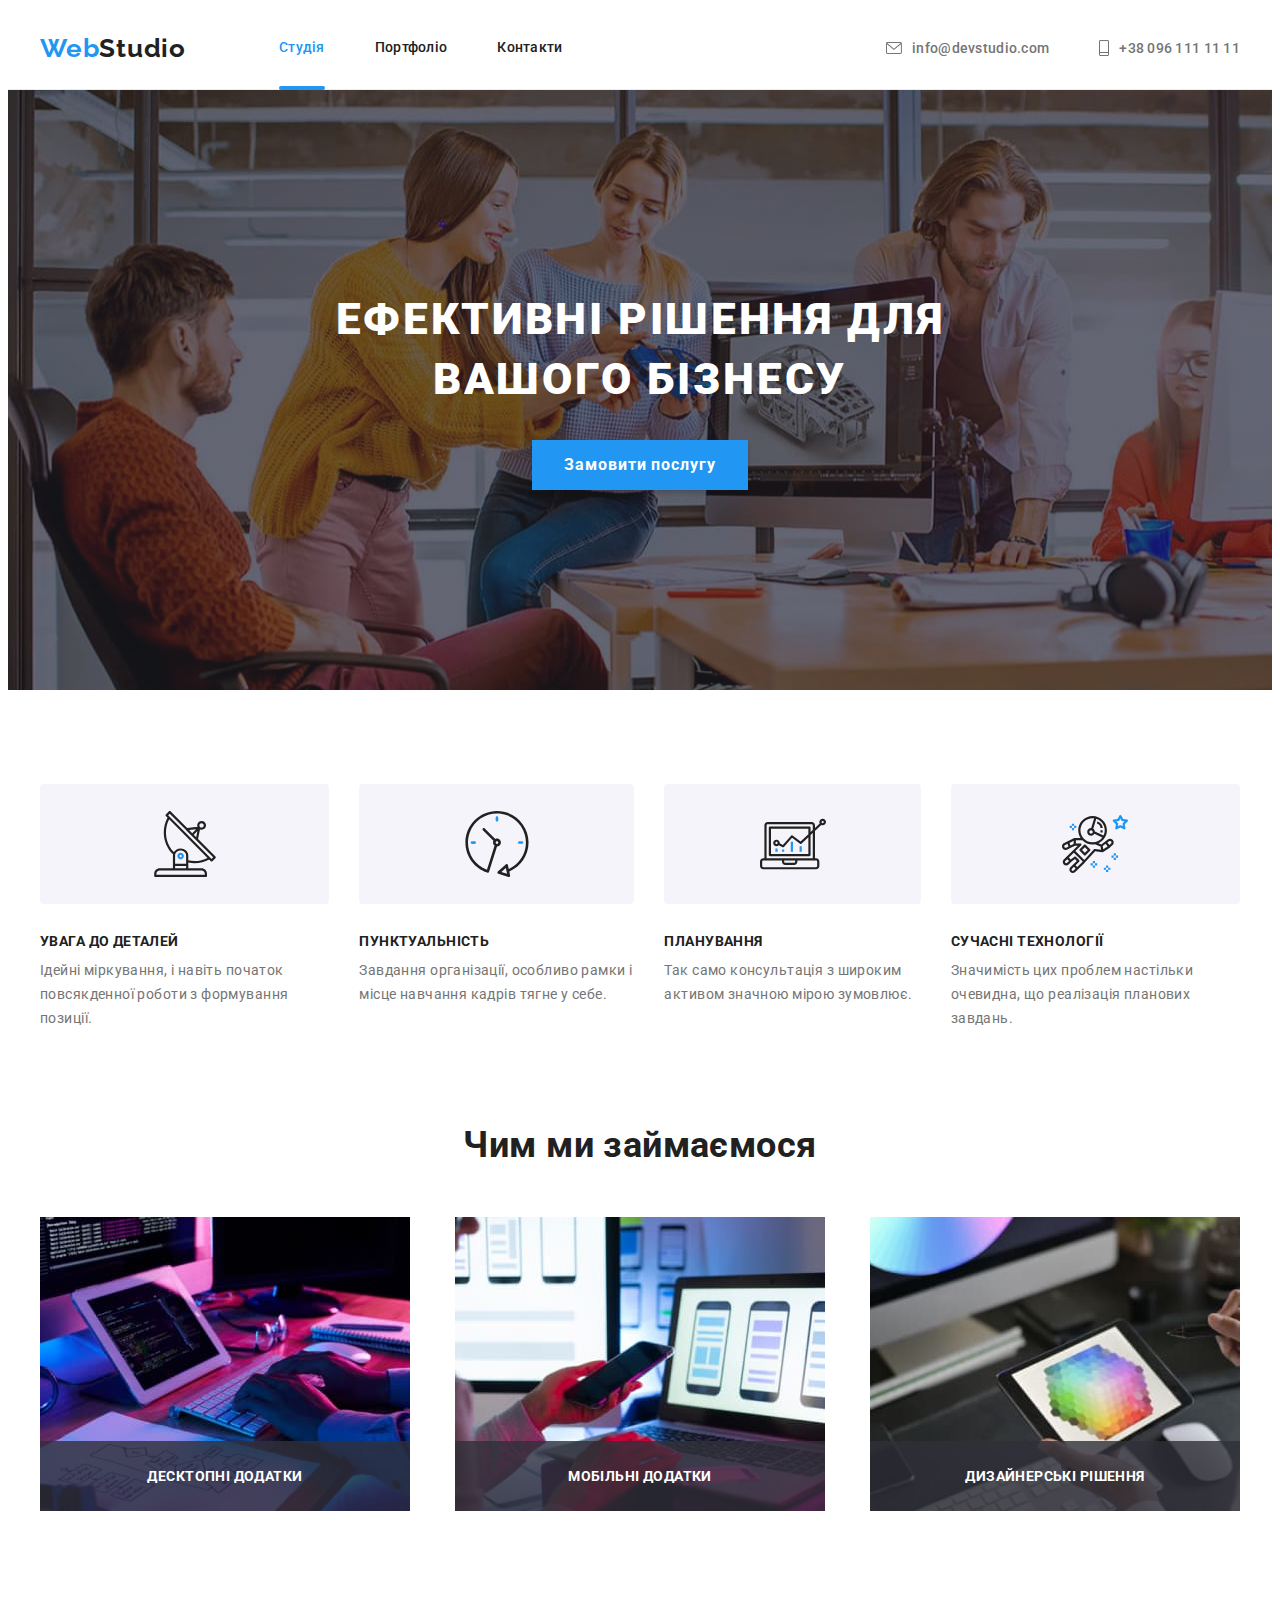
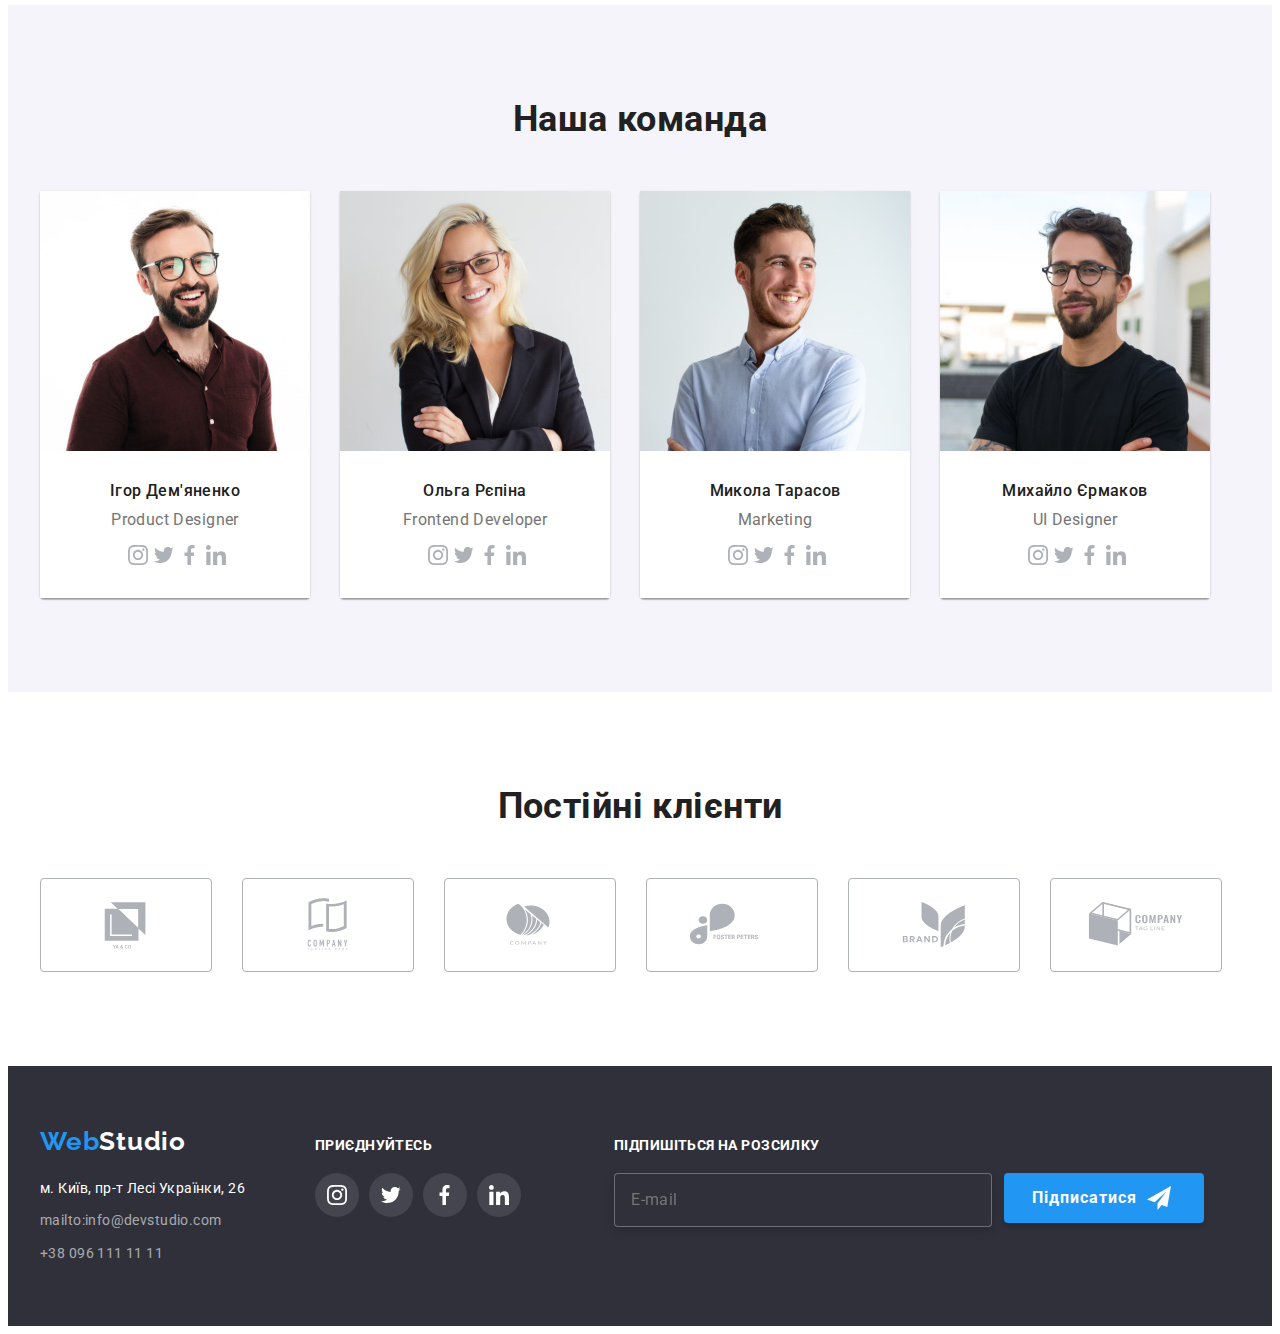
==== commit 792b94b9: "6work" ====
--- a/index.html
+++ b/index.html
@@ -433,10 +433,26 @@
                         </li>
                     </ul>
                 </div>
-
+                <div class="subscription">
+                    <p class="social-title"> ПІДПИШІТЬСЯ НА РОЗСИЛКУ</p>
+                    <ul class="subscription-list list">
+                        <li> <input class="subscription-form " type="email" name="email" id="" placeholder="E-mail" />
+                        </li>
+                        <li> <button class="subscription-btn" type="button">Підписатися
+                                <svg class="subscription-list-icon" width="24" height="24">
+                                    <use href="./images/sprite.svg#icon-telegram">
+
+                                    </use>
+                                </svg>
+                            </button>
+                        </li>
+
+                    </ul>
+                </div>
             </div>
         </div>
     </footer>
+    <!--------------Форма, модальне вікно-->
     <div class="backdrop is-hidden" data-modal>
         <div class="modal">
             <button type="button" class="modal-close-btn" data-modal-close>
@@ -446,41 +462,53 @@
             </button>
             <form class="form" autocomplete="off">
                 <h1 class="form-title">Залиште свої дані, ми вам передзвонимо</h1>
+                <label class="form-name" for="name">Ім'я</label>
                 <div class="form-field">
-                    <label class="form-name" for="name">Імя</label>
                     <input class="contact-form" type="text" name="name" id="name" placeholder="" autofocus />
-                    <svg class="contact-form-img" width="18" height="18">
+                    <svg class="contact-form-img" width="12" height="12">
                         <use href="./images/sprite.svg#icon-form-name">
                         </use>
                     </svg>
                 </div>
+
+                <label class="form-name" for="tel">Телефон</label>
                 <div class="form-field">
-                   <label class="form-name"  for="tel">Телефон</label>
-                   <input class="contact-form" type="tel" name="tel" id="tel" placeholder="" />
-                   <svg class="contact-form-img" width="18" height="18">
-                <use href="./images/sprite.svg#icon-form-tel">
-                </use>
-                   </svg>
-             </div>
+                    <input class="contact-form" type="tel" name="tel" id="tel" placeholder="" />
+                    <svg class="contact-form-img" width="13" height="13">
+                        <use href="./images/sprite.svg#icon-form-tel">
+                        </use>
+                    </svg>
+                </div>
+                <label class="form-name" for="mail">Пошта</label>
                 <div class="form-field">
-                    <label class="form-name" for="mail">Пошта</label>
-                    <input class="contact-form" type="mail" name="mail" id="mail" autocomplete="on" />
-                    <svg class="contact-form-img" width="18" height="18">
-                    <use href="./images/sprite.svg#icon-form-mail">
-                    </use>
-                </svg>
-            </div>
+                    <input class="contact-form" type="email" name="email" id="mail" autocomplete="on" />
+                    <svg class="contact-form-img" width="15" height="12">
+                        <use href="./images/sprite.svg#icon-form-mail">
+                        </use>
+                    </svg>
+                </div>
+                <label class="form-name" for="comment"> Коментар</label>
                 <div class="form-field">
-                    <label class="form-name" for="comment"> Коментар</label>
-                    <textarea class="comment" type="comment" name="comment" id="comment" cols="30" rows="6" placeholder="Введіть текст"></textarea>
-                </div>
-                <div class="form-ckeckbox">
-                    <label class="form-name" for="policy"> Погоджуюся з розсилкою та приймаю <a href="" class="form-policy">Умови
+                    <textarea class="comment" type="comment" name="comment" id="comment" cols="30" rows="6"
+                        placeholder="Введіть текст"></textarea>
+                </div>
+
+                <div class="contact-form-checkbox">
+
+                    <input class="checkbox" type="checkbox" name="policy" id="accept-policy" />
+                    <svg class="contact-form-chk" width="16" height="15">
+                        <use href="./images/sprite.svg#icon-form-checkbox">
+                        </use>
+                    </svg>
+
+
+                    <label class="form-name-chk" for="accept-policy"> Погоджуюся з розсилкою та приймаю <a href=""
+                            class="form-policy"> Умови
                             договору</a></label>
-                    <input type="checkbox" name="policy" id="policy" />
-                </div>
+                </div>
+
                 <button class="form-button" type="submit">Відправити</button>
-                </form>
+            </form>
 
         </div>
     </div>
--- a/css/styles.css
+++ b/css/styles.css
@@ -140,7 +140,6 @@
      color: var(--primary-color);
      display: flex;
      align-items: center;
-
      transition: color 250ms cubic-bezier(0.4, 0, 0.2, 1);
  }
 
@@ -676,14 +675,13 @@
      height: 44px;
      border-radius: 50%;
      background: rgba(255, 255, 255, 0.1);
-
      transition: background-color 250ms cubic-bezier(0.4, 0, 0.2, 1);
  }
 
- 
+
  .social-list-icon {
      fill: var(--primary-white-color);
-   }
+ }
 
  .social-link:hover,
  .social-link:focus {
@@ -696,6 +694,59 @@
      fill: var(--primary-white-color);
  }
 
+ .subscription {
+     margin-left: 93px;
+ }
+
+ .subscription-form {
+     width: 358px;
+     height: 50px;
+     border: 1px solid rgba(255, 255, 255, 0.3);
+     filter: drop-shadow(0px 4px 4px rgba(0, 0, 0, 0.15));
+     border-radius: 4px;
+     background-color: #2f303a;
+     font-family: 'Roboto';
+     font-style: normal;
+     font-weight: 400;
+     font-size: 16px;
+     line-height: 1.25;
+     align-items: center;
+     letter-spacing: 0.03em;
+     color: rgba(255, 255, 255, 0.6);
+     padding-left: 16px;
+ }
+
+ .subscription-list {
+     display: flex;
+
+ }
+
+ .subscription-btn {
+     width: 200px;
+     height: 50px;
+     background: #2196F3;
+     box-shadow: 0px 4px 4px rgba(0, 0, 0, 0.15);
+     border-radius: 4px;
+     font-family: var(--primary-font-family);
+     font-weight: 700;
+     font-size: 16px;
+     line-height: 1.87;
+     display: flex;
+     align-items: center;
+     text-align: center;
+     letter-spacing: 0.06em;
+     color: var(--primary-white-color);
+     background-color: var(--accent-color);
+     cursor: pointer;
+     margin-left: 12px;
+     padding: 10px 20px 10px 28px;
+     border: none;
+ }
+
+ .subscription-list-icon {
+     fill: var(--primary-white-color);
+     margin-left: 10px;
+ }
 
  /*========Footer End=========*/
 
@@ -706,7 +757,6 @@
      width: 100vw;
      height: 100vh;
      background-color: rgba(0, 0, 0, 0.2);
-     ;
      transition: opacity 500ms linear, visibility 500ms linear;
  }
 
@@ -741,84 +791,150 @@
      background-color: transparent;
      cursor: pointer;
  }
+
  .form {
-   
      margin-left: 40px;
      margin-right: 40px;
-       
- }
+
+ }
+
  .form-field {
-    display: flex;
-    flex-direction: column;
-    margin-bottom: 10px;
- }
- .form-title{
-    margin-top: 40px;
-    margin-bottom: 12px;
-    font-family: 'Roboto';
-    font-style: normal;
-    font-weight: 700;
-    font-size: 20px;
-    line-height: 23px;
-    text-align: center;
-    letter-spacing: 0.03em;
-    color: #212121;
- }
-.form-name{
- margin-bottom: 4px;
- font-family: 'Roboto';
- font-style: normal;
- font-weight: 400;
- font-size: 12px;
- line-height: 1.16;
- letter-spacing: 0.01em;
- color: #757575;
-}
-.contact-form{
-    position: relative;         
-    height: 40px;
-    border: 1px solid rgba(33, 33, 33, 0.2);
-    border-radius: 4px;
-    transition: border-color 250ms 
-    cubic-bezier(0.4, 0, 0.2, 1);
-}
-.contact-form-img{
-
-  top: 50%;
-  left: 12px;
-  transform: translateY(-50%);
-  transition: fill 250ms cubic-bezier(0.4, 0, 0.2, 1);
-  }
-.form-ckeckbox{
-display:inherit;  
-font-weight: 400;
-font-size: 14px;
-line-height: 1.71;
-letter-spacing: 0.03em;
-color: var(--title-text-color);
-margin-top: 20px;
-
-}
-.form-policy{
-    color: var(--accent-color);
-}
-.form-button{
-display: flex;
-width: 200px;
-height: 50px;
-background: #2196F3;
-box-shadow: 0px 4px 4px rgba(0, 0, 0, 0.15);
-border-radius: 4px;
-font-family: 'Roboto';
-font-style: normal;
-font-weight: 700;
-font-size: 16px;
-line-height: 30px;
-margin-left:125px ;
-margin-top: 30px;
-justify-content: center;
-align-items: center;
-text-align: center;
-letter-spacing: 0.06em;
-color: #FFFFFF;
-}+     position: relative;
+     display: flex;
+     flex-direction: column;
+     margin-bottom: 10px;
+     margin-top: 4px;
+     border: 1px solid rgba(33, 33, 33, 0.2);
+     border-radius: 4px;
+
+ }
+
+ .form-title {
+     margin-top: 40px;
+     margin-bottom: 12px;
+     font-family: 'Roboto';
+     font-style: normal;
+     font-weight: 700;
+     font-size: 20px;
+     line-height: 23px;
+     text-align: center;
+     letter-spacing: 0.03em;
+     color: #212121;
+
+ }
+
+ .form-name {
+     font-family: 'Roboto';
+     font-style: normal;
+     font-weight: 400;
+     font-size: 12px;
+     line-height: 1.16;
+     letter-spacing: 0.01em;
+     color: #757575;
+ }
+
+ .contact-form {
+     height: 40px;
+     border: 1px solid rgba(33, 33, 33, 0.2);
+     border-radius: 4px;
+     padding-left: 42px;
+     transition: border-color 250ms cubic-bezier(0.4, 0, 0.2, 1);
+ }
+
+ .contact-form:focus,
+ .comment:focus {
+     border-color: var(--accent-color);
+     cursor: pointer;
+     outline: none;
+     border-radius: 4px;
+ }
+
+ .comment {
+     resize: none;
+     border: 1px solid rgba(33, 33, 33, 0.2);
+     transition: border-color 250ms cubic-bezier(0.4, 0, 0.2, 1);
+ }
+
+ .contact-form-img {
+     position: absolute;
+     top: 50%;
+     left: 14px;
+     transform: translateY(-50%);
+     transition: fill 250ms cubic-bezier(0.4, 0, 0.2, 1);
+ }
+
+ .form-field:focus-within .contact-form-img {
+     fill: var(--accent-color);
+ }
+
+
+ .contact-form-checkbox {
+     display: flex;
+     margin-left: 12px;
+ }
+
+ .form-policy {
+     color: var(--accent-color);
+ }
+
+ .checkbox {
+     -webkit-appearance: none;
+     -moz-appearance: none;
+     appearance: none;
+
+ }
+
+ .contact-form-chk {
+     margin-right: 8px;
+
+ }
+
+ .form-name-chk {
+     display: flex;
+     align-items: center;
+     font-family: 'Roboto';
+     font-style: normal;
+     font-weight: 400;
+     font-size: 14px;
+     letter-spacing: 0.03em;
+     color: #757575;
+ }
+
+ .icon {
+     display: inline-block;
+     width: 16px;
+     height: 15px;
+
+ }
+
+ .checkbox:checked+.contact-form-chk {
+     background-color: #2196F3;
+     fill: #2196F3;
+     border-color: #2196F3;
+     border-radius: 2px;
+     background-origin: border-box;
+     background-image: url(../images/іконки/checkbox.svg);
+     background-size: contain;
+ }
+
+ .form-button {
+     display: flex;
+     width: 200px;
+     height: 50px;
+     background: #2196F3;
+     box-shadow: 0px 4px 4px rgba(0, 0, 0, 0.15);
+     border-radius: 4px;
+     border: none;
+     font-family: 'Roboto';
+     font-style: normal;
+     font-weight: 700;
+     font-size: 16px;
+     line-height: 30px;
+     margin-left: 125px;
+     margin-top: 30px;
+     justify-content: center;
+     align-items: center;
+     text-align: center;
+     letter-spacing: 0.06em;
+     color: #FFFFFF;
+ }